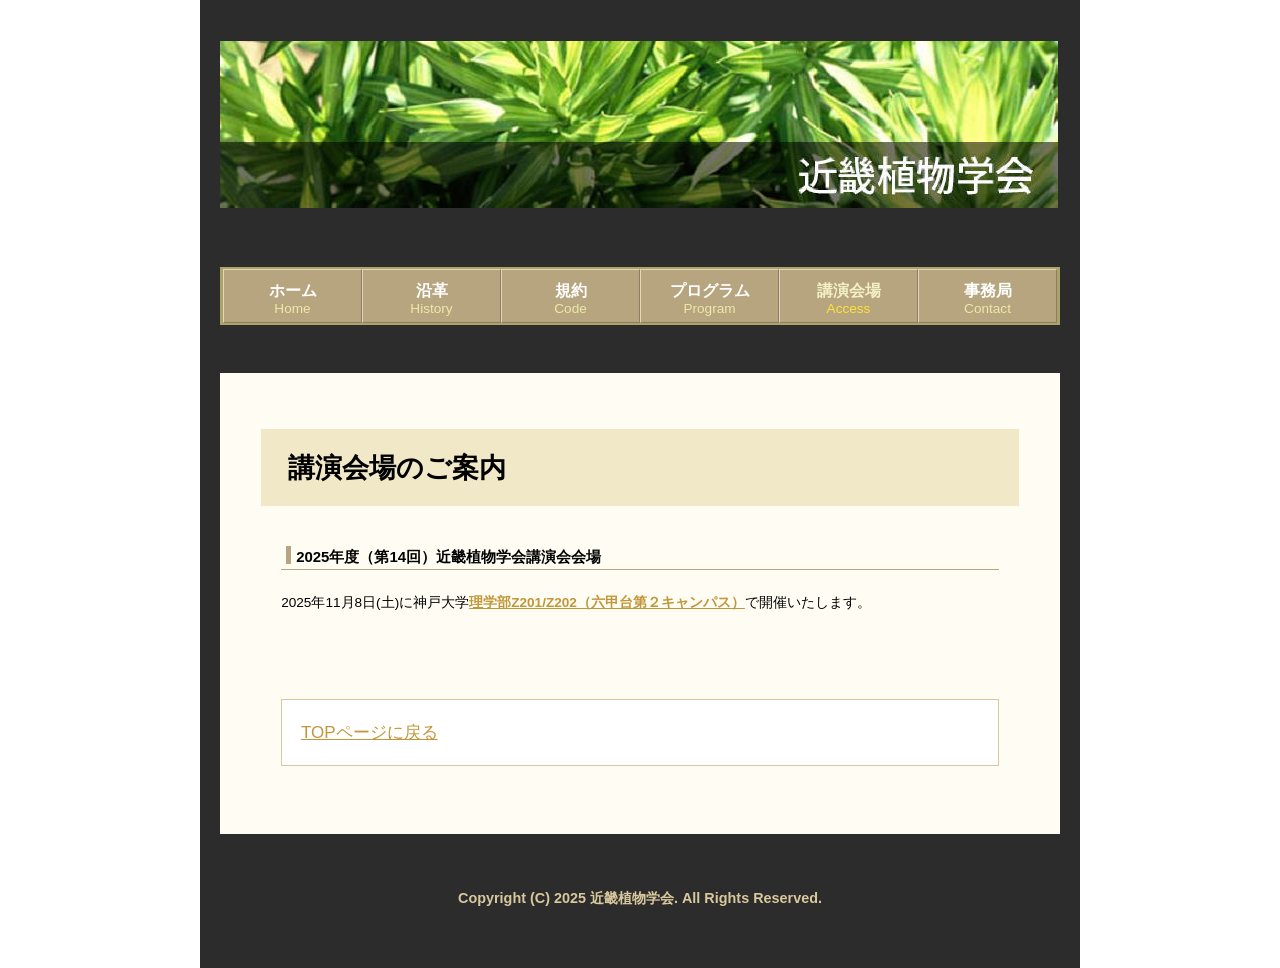
==== access.html @ 6f47cab7 "Add files via upload" ====
<!DOCTYPE html>
<html lang="ja">
<head>
<meta charset="utf-8">
<link rel="stylesheet" href="css/normalize.css">
<link rel="stylesheet" href="css/style.css">
<title>近畿植物学会</title>
</head>
<body>
<div id="bg">
    <header>
        <h1><img src="images/logo.jpg" alt="近畿植物学会" /></h1>
    </header>
    <nav>
        <ul class="cf">
            <li>
                <a href="index.html">ホーム<span>Home</span></a>
            </li>
            <li>
                <a href="words.html">沿革<span>History</span></a>
            </li>
            <li>
                <a href="announce.html">規約<span>Code</span></a>
            </li>
            <li>
                <a href="program.html">プログラム<span>Program</span></a>
            </li>
            <li class="active">
                <a href="access.html">講演会場<span>Access</span></a>
            </li>
            <li>
                <a href="contact.html">事務局<span>Contact</span></a>
            </li>
        </ul>
    </nav>
    <div id="wrap">
        <article id="content">
            <h2>講演会場のご案内</h2>
            <section>
              <h3>2025年度（第14回）近畿植物学会講演会会場</h3>
              <p> 2025年11月8日(土)に神戸大学<a href= "http://www.sci.kobe-u.ac.jp/access-contact/" ><b>理学部Z201/Z202（六甲台第２キャンパス）</b></a>で開催いたします。</p>
                <div class="box">
                    <a href="index.html">TOPページに戻る</a>
                </div>
            </section>
        </article>
    </div>
<footer>
<p>Copyright (C) 2025 近畿植物学会. All Rights Reserved. </p>
</footer>
</div>
</body>
</html>
---- css/style.css ----
@charset "UTF-8";


body {
    font-family: "MS ゴシック",Meiryo,sans-serif;
    line-height:1;
}

#bg {
    width:840px;
    margin:0 auto;
    background-color:#2c2c2c;
    padding:20px;
}

.cf {
    overflow:hidden;
}

th,td {
    border:1px solid #666;
    padding: 0.5em;
    font-weight: normal;
}

.noborder th,.noborder td {
    border:none;
    padding:0 1em 0.2em 0;
}

header img {
    margin-bottom:1em;
}

/* nav */
nav ul {
    width: 834px;
    margin: 0 auto;
    padding:0;
    background-color: #b6a57f;
    border: #aca36a solid;
    border-width: 2px 3px;
    list-style-type: none;
    text-align: center;
    margin-bottom:3em;
}

nav ul li {
    width: 139px;
    float: left;
    line-height: 100%;
}

nav ul li a {
    display: block;
    padding: 13px 2px 5px;
    border: 1px solid;
    border-color: #e4d6b8 #8b7e63 #8b7e63 #e4d6b8;
    text-decoration: none;
    font-weight: 600;
    color: #ffffff;
}

nav ul li a span {
    font-family:Arial, Helvetica, sans-serif;
    display: block;
    margin-top: 2px;
    font-size: 85%;
    font-weight: normal;
    color: #eee8aa;
}

nav ul li a:hover,
nav ul li.active a {
    color: #f4efc4;
}

nav ul li a:hover span,
nav ul li.active span {
    color: #fde337;
}

/* wrap */
#wrap {
    background-color: #fffdf3;
    padding:2.5em 3em 5em 3em;
    font-size: 0.85em;
}

/* content */
#content {
    line-height: 1.6;
}

#content section {
    padding: 0 1.5em;
}

h2 {
    font-size: 2em;
    font-weight: 600;
    padding: 0.6em 1em;
    background-color: #f0e8c7;
    margin-bottom: 1.5em;
}

h3 {
    font-size: 1.1em;
    font-weight: 600;
    line-height: 1.5;
    padding-left: 1em;
    border-bottom: 1px solid #B6A57F;
    position: relative;
    margin-bottom: 1.5em;
}

h3::before {
    content: '';
    display: block;
    width:5px;
    height: 80%;
    left: 5px;
    position: absolute;
    background-color: #B6A57F;
}

h4 {
    font-weight: 600;
    margin-bottom: 1.2em;
}

#content p,
#content ol,
#content ul {
    margin-bottom: 1.5em;
}

#content a {
    color: #c19639;
}

#content a:hover {
    color: #e4c410;
}

#content a:visited {
    color: #98762e;
}

.upnew {
    font-weight: 600;
    color:#ff0000;
}

.box {
    padding:1.1em;
    font-size: 1.25em;
    background-color: #fff;
    border: 1px solid #d8c89d;
    margin-top: 5em;
}

.kiyaku dd {
    margin-bottom: 1.2em;
}

.kiyaku ol {
    padding-left: 0;
}

.kiyaku ol li {
    list-style: disc;
    margin-left: 1.5em;
}

.husoku {
  list-style: none;
  padding-left: 0;
}

.button {
    padding:0.25em 0.5em;
    border-bottom:2px solid #50a024;
    border-radius: 5px;
    background-color: #91d25c;
    margin-left: 1em;
    text-decoration: none;
}

#content a.button {
    color: #35671a;
}

#content a.button:hover {
    border-top:1px solid #50a024;
    border-bottom:1px solid #50a024;
}




/* footer */
footer {
    height:100px;
}

footer p {
    color:#d8c89d;
    text-align:center;
    font-size:0.9em;
    font-weight:600;
    padding-top:3em;
}
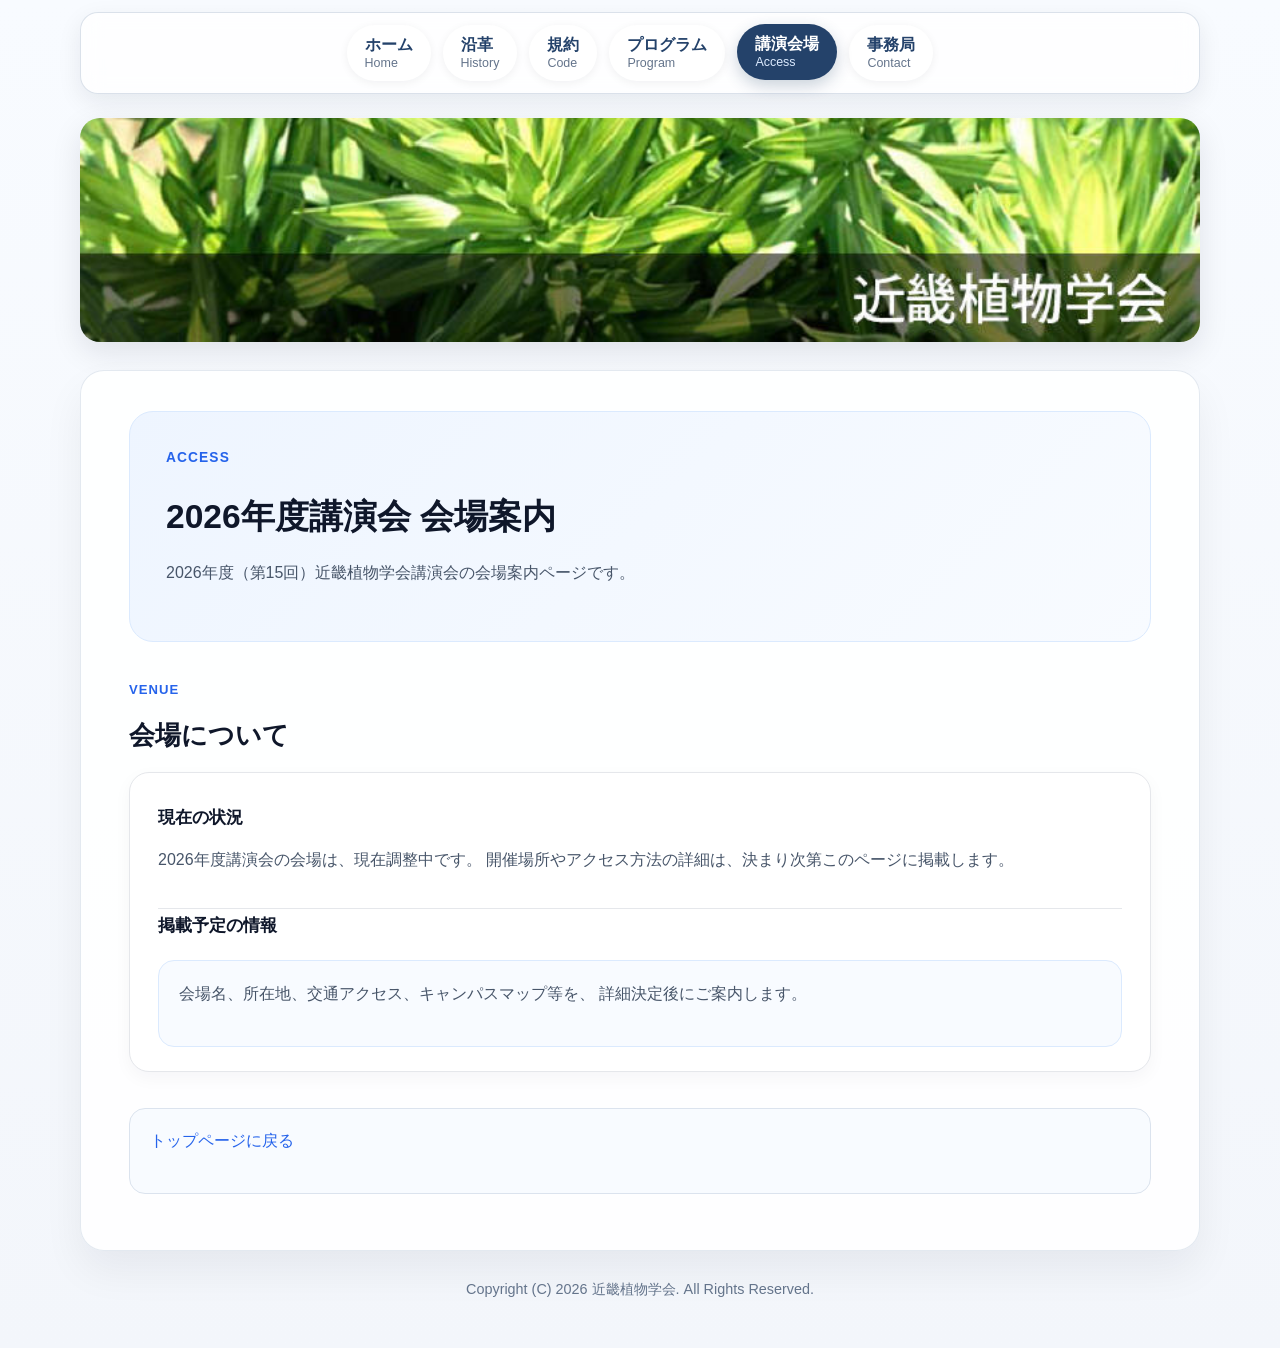
==== commit f383a6ef: "html css edit" ====
--- a/access.html
+++ b/access.html
@@ -1,53 +1,153 @@
-<!DOCTYPE html>
-<html lang="ja">
-<head>
-<meta charset="utf-8">
-<link rel="stylesheet" href="css/normalize.css">
-<link rel="stylesheet" href="css/style.css">
-<title>近畿植物学会</title>
-</head>
-<body>
-<div id="bg">
-    <header>
-        <h1><img src="images/logo.jpg" alt="近畿植物学会" /></h1>
-    </header>
-    <nav>
-        <ul class="cf">
-            <li>
-                <a href="index.html">ホーム<span>Home</span></a>
-            </li>
-            <li>
-                <a href="words.html">沿革<span>History</span></a>
-            </li>
-            <li>
-                <a href="announce.html">規約<span>Code</span></a>
-            </li>
-            <li>
-                <a href="program.html">プログラム<span>Program</span></a>
-            </li>
-            <li class="active">
-                <a href="access.html">講演会場<span>Access</span></a>
-            </li>
-            <li>
-                <a href="contact.html">事務局<span>Contact</span></a>
-            </li>
-        </ul>
-    </nav>
-    <div id="wrap">
-        <article id="content">
-            <h2>講演会場のご案内</h2>
-            <section>
-              <h3>2025年度（第14回）近畿植物学会講演会会場</h3>
-              <p> 2025年11月8日(土)に神戸大学<a href= "http://www.sci.kobe-u.ac.jp/access-contact/" ><b>理学部Z201/Z202（六甲台第２キャンパス）</b></a>で開催いたします。</p>
-                <div class="box">
-                    <a href="index.html">TOPページに戻る</a>
-                </div>
-            </section>
-        </article>
-    </div>
-<footer>
-<p>Copyright (C) 2025 近畿植物学会. All Rights Reserved. </p>
-</footer>
-</div>
-</body>
-</html>+<!DOCTYPE html>
+<html lang="ja">
+<head>
+<meta charset="utf-8">
+<meta name="viewport" content="width=device-width, initial-scale=1.0">
+<link rel="stylesheet" href="css/normalize.css">
+<link rel="stylesheet" href="css/style.css">
+<title>近畿植物学会 | 講演会場</title>
+<style>
+.access-intro {
+    margin-bottom: 36px;
+}
+
+.access-block {
+    padding: 28px 28px 24px;
+    background: #ffffff;
+    border: 1px solid #e5e7eb;
+    border-radius: 20px;
+    box-shadow: 0 6px 18px rgba(15, 23, 42, 0.04);
+    line-height: 1.9;
+}
+
+.access-section + .access-section {
+    margin-top: 32px;
+    padding-top: 28px;
+    border-top: 1px solid #e5e7eb;
+}
+
+.access-section h4 {
+    margin: 0 0 12px;
+    font-size: 1.08rem;
+    color: #0f172a;
+}
+
+.access-section p {
+    margin: 0;
+    color: #475569;
+}
+
+.status-box {
+    margin-top: 18px;
+    padding: 18px 20px;
+    background: #f8fbff;
+    border: 1px solid #dbeafe;
+    border-radius: 16px;
+}
+
+.status-box p {
+    margin: 0;
+}
+
+.back-link-box {
+    margin-top: 36px;
+    padding: 18px 20px;
+    background: #f8fbff;
+    border: 1px solid #dbe3ee;
+    border-radius: 16px;
+}
+
+.back-link-box p {
+    margin: 0;
+}
+</style>
+</head>
+
+<body>
+<div id="bg">
+
+    <nav>
+        <ul>
+            <li>
+                <a href="index.html">ホーム<span>Home</span></a>
+            </li>
+            <li>
+                <a href="words.html">沿革<span>History</span></a>
+            </li>
+            <li>
+                <a href="announce.html">規約<span>Code</span></a>
+            </li>
+            <li>
+                <a href="program.html">プログラム<span>Program</span></a>
+            </li>
+            <li class="active">
+                <a href="access.html">講演会場<span>Access</span></a>
+            </li>
+            <li>
+                <a href="contact.html">事務局<span>Contact</span></a>
+            </li>
+        </ul>
+    </nav>
+
+    <header>
+        <h1><img src="images/logo.jpg" alt="近畿植物学会" /></h1>
+    </header>
+
+    <div id="wrap">
+        <main id="content">
+
+            <section class="hero access-intro">
+                <div class="hero-message">
+                    <p class="eyebrow">Access</p>
+                    <h2>2026年度講演会 会場案内</h2>
+                    <p>
+                        2026年度（第15回）近畿植物学会講演会の会場案内ページです。
+                    </p>
+                </div>
+            </section>
+
+            <section class="section-block" aria-labelledby="venue-heading">
+                <div class="section-heading">
+                    <div>
+                        <p class="section-label">Venue</p>
+                        <h3 id="venue-heading">会場について</h3>
+                    </div>
+                </div>
+
+                <div class="access-block">
+
+                    <section class="access-section">
+                        <h4>現在の状況</h4>
+                        <p>
+                            2026年度講演会の会場は、現在調整中です。
+                            開催場所やアクセス方法の詳細は、決まり次第このページに掲載します。
+                        </p>
+                    </section>
+
+                    <section class="access-section">
+                        <h4>掲載予定の情報</h4>
+                        <div class="status-box">
+                            <p>
+                                会場名、所在地、交通アクセス、キャンパスマップ等を、
+                                詳細決定後にご案内します。
+                            </p>
+                        </div>
+                    </section>
+
+                </div>
+
+                <div class="back-link-box">
+                    <p><a href="index.html">トップページに戻る</a></p>
+                </div>
+            </section>
+
+        </main>
+    </div>
+
+    <footer>
+        <p>Copyright (C) 2026 近畿植物学会. All Rights Reserved.</p>
+    </footer>
+
+</div>
+</body>
+</html>
--- a/css/style.css
+++ b/css/style.css
@@ -1,213 +1,416 @@
-@charset "UTF-8";
-
-
-body {
-    font-family: "MS ゴシック",Meiryo,sans-serif;
-    line-height:1;
-}
-
-#bg {
-    width:840px;
-    margin:0 auto;
-    background-color:#2c2c2c;
-    padding:20px;
-}
-
-.cf {
-    overflow:hidden;
-}
-
-th,td {
-    border:1px solid #666;
-    padding: 0.5em;
-    font-weight: normal;
-}
-
-.noborder th,.noborder td {
-    border:none;
-    padding:0 1em 0.2em 0;
-}
-
-header img {
-    margin-bottom:1em;
-}
-
-/* nav */
-nav ul {
-    width: 834px;
-    margin: 0 auto;
-    padding:0;
-    background-color: #b6a57f;
-    border: #aca36a solid;
-    border-width: 2px 3px;
-    list-style-type: none;
-    text-align: center;
-    margin-bottom:3em;
-}
-
-nav ul li {
-    width: 139px;
-    float: left;
-    line-height: 100%;
-}
-
-nav ul li a {
-    display: block;
-    padding: 13px 2px 5px;
-    border: 1px solid;
-    border-color: #e4d6b8 #8b7e63 #8b7e63 #e4d6b8;
-    text-decoration: none;
-    font-weight: 600;
-    color: #ffffff;
-}
-
-nav ul li a span {
-    font-family:Arial, Helvetica, sans-serif;
-    display: block;
-    margin-top: 2px;
-    font-size: 85%;
-    font-weight: normal;
-    color: #eee8aa;
-}
-
-nav ul li a:hover,
-nav ul li.active a {
-    color: #f4efc4;
-}
-
-nav ul li a:hover span,
-nav ul li.active span {
-    color: #fde337;
-}
-
-/* wrap */
-#wrap {
-    background-color: #fffdf3;
-    padding:2.5em 3em 5em 3em;
-    font-size: 0.85em;
-}
-
-/* content */
-#content {
-    line-height: 1.6;
-}
-
-#content section {
-    padding: 0 1.5em;
-}
-
-h2 {
-    font-size: 2em;
-    font-weight: 600;
-    padding: 0.6em 1em;
-    background-color: #f0e8c7;
-    margin-bottom: 1.5em;
-}
-
-h3 {
-    font-size: 1.1em;
-    font-weight: 600;
-    line-height: 1.5;
-    padding-left: 1em;
-    border-bottom: 1px solid #B6A57F;
-    position: relative;
-    margin-bottom: 1.5em;
-}
-
-h3::before {
-    content: '';
-    display: block;
-    width:5px;
-    height: 80%;
-    left: 5px;
-    position: absolute;
-    background-color: #B6A57F;
-}
-
-h4 {
-    font-weight: 600;
-    margin-bottom: 1.2em;
-}
-
-#content p,
-#content ol,
-#content ul {
-    margin-bottom: 1.5em;
-}
-
-#content a {
-    color: #c19639;
-}
-
-#content a:hover {
-    color: #e4c410;
-}
-
-#content a:visited {
-    color: #98762e;
-}
-
-.upnew {
-    font-weight: 600;
-    color:#ff0000;
-}
-
-.box {
-    padding:1.1em;
-    font-size: 1.25em;
-    background-color: #fff;
-    border: 1px solid #d8c89d;
-    margin-top: 5em;
-}
-
-.kiyaku dd {
-    margin-bottom: 1.2em;
-}
-
-.kiyaku ol {
-    padding-left: 0;
-}
-
-.kiyaku ol li {
-    list-style: disc;
-    margin-left: 1.5em;
-}
-
-.husoku {
-  list-style: none;
-  padding-left: 0;
-}
-
-.button {
-    padding:0.25em 0.5em;
-    border-bottom:2px solid #50a024;
-    border-radius: 5px;
-    background-color: #91d25c;
-    margin-left: 1em;
-    text-decoration: none;
-}
-
-#content a.button {
-    color: #35671a;
-}
-
-#content a.button:hover {
-    border-top:1px solid #50a024;
-    border-bottom:1px solid #50a024;
-}
-
-
-
-
-/* footer */
-footer {
-    height:100px;
-}
-
-footer p {
-    color:#d8c89d;
-    text-align:center;
-    font-size:0.9em;
-    font-weight:600;
-    padding-top:3em;
-}+@charset "UTF-8";
+
+body {
+    font-family: -apple-system, BlinkMacSystemFont, "Segoe UI", "Hiragino Sans", "Yu Gothic", Meiryo, sans-serif;
+    line-height: 1.7;
+    margin: 0;
+    background: linear-gradient(180deg, #f8fbff 0%, #f3f6fb 100%);
+    color: #1f2937;
+}
+
+#bg {
+    max-width: 1120px;
+    margin: 0 auto;
+    padding: 0 20px 40px;
+}
+
+.cf {
+    overflow: hidden;
+}
+
+header {
+    margin-bottom: 28px;
+}
+
+header h1 {
+    margin: 0;
+}
+
+header img {
+    display: block;
+    width: 100%;
+    height: auto;
+    border-radius: 20px;
+    box-shadow: 0 10px 30px rgba(15, 23, 42, 0.10);
+}
+
+nav {
+    position: sticky;
+    top: 0;
+    z-index: 1000;
+    padding-top: 12px;
+    margin-bottom: 24px;
+}
+
+nav ul {
+    display: flex;
+    flex-wrap: wrap;
+    justify-content: center;
+    gap: 12px;
+    margin: 0;
+    padding: 12px 16px;
+    list-style: none;
+    background: rgba(255, 255, 255, 0.78);
+    backdrop-filter: blur(10px);
+    border: 1px solid rgba(203, 213, 225, 0.7);
+    border-radius: 18px;
+    box-shadow: 0 8px 24px rgba(15, 23, 42, 0.08);
+}
+
+nav ul li {
+    width: auto;
+    float: none;
+    line-height: 1;
+}
+
+nav ul li a {
+    display: block;
+    padding: 12px 18px;
+    border: none;
+    border-radius: 999px;
+    background-color: #ffffff;
+    text-decoration: none;
+    font-weight: 700;
+    color: #24426a;
+    box-shadow: 0 2px 10px rgba(15, 23, 42, 0.06);
+    transition: background-color 0.2s ease, color 0.2s ease, transform 0.2s ease, box-shadow 0.2s ease;
+}
+
+nav ul li a span {
+    display: block;
+    margin-top: 4px;
+    font-family: inherit;
+    font-size: 0.78rem;
+    font-weight: 500;
+    color: #64748b;
+}
+
+nav ul li a:hover,
+nav ul li.active a {
+    background-color: #24426a;
+    color: #ffffff;
+    transform: translateY(-1px);
+    box-shadow: 0 6px 16px rgba(36, 66, 106, 0.24);
+}
+
+nav ul li a:hover span,
+nav ul li.active a span {
+    color: #dbeafe;
+}
+
+#wrap {
+    background-color: rgba(255, 255, 255, 0.88);
+    padding: 40px 48px 56px;
+    font-size: 1rem;
+    border: 1px solid rgba(226, 232, 240, 0.95);
+    border-radius: 24px;
+    box-shadow: 0 20px 40px rgba(15, 23, 42, 0.06);
+}
+
+#content {
+    line-height: 1.8;
+}
+
+#content section {
+    padding: 0;
+}
+
+.hero {
+    margin-bottom: 40px;
+}
+
+.hero-message {
+    padding: 34px 36px;
+    background: linear-gradient(135deg, #eef5ff 0%, #f8fbff 100%);
+    border: 1px solid #dbeafe;
+    border-radius: 24px;
+}
+
+.eyebrow {
+    margin: 0 0 10px;
+    font-size: 0.86rem;
+    font-weight: 700;
+    letter-spacing: 0.08em;
+    text-transform: uppercase;
+    color: #2563eb;
+}
+
+.hero-message h2 {
+    margin: 0 0 12px;
+    padding: 0;
+    border: none;
+    background: none;
+    font-size: 2.1rem;
+    font-weight: 800;
+    color: #0f172a;
+}
+
+.hero-message p:last-child {
+    margin: 0;
+    color: #475569;
+    font-size: 1rem;
+}
+
+.section-block + .section-block {
+    margin-top: 44px;
+}
+
+.section-heading {
+    margin-bottom: 18px;
+}
+
+.section-label {
+    margin: 0 0 6px;
+    font-size: 0.82rem;
+    font-weight: 700;
+    letter-spacing: 0.08em;
+    text-transform: uppercase;
+    color: #2563eb;
+}
+
+h2 {
+    font-size: 2rem;
+    font-weight: 700;
+    padding: 0 0 0.4em;
+    background: none;
+    margin-bottom: 1.2em;
+    border-bottom: 2px solid #dbe3ee;
+    color: #1f2937;
+}
+
+h3 {
+    margin: 0;
+    font-size: 1.6rem;
+    font-weight: 800;
+    line-height: 1.4;
+    padding: 0;
+    border: none;
+    position: static;
+    color: #0f172a;
+}
+
+h3::before {
+    content: none;
+}
+
+h4 {
+    margin: 0 0 10px;
+    font-size: 1.05rem;
+    font-weight: 700;
+    color: #1f2937;
+}
+
+#content p,
+#content ol,
+#content ul {
+    margin-bottom: 1.2em;
+}
+
+#content a {
+    color: #2563eb;
+    text-decoration: none;
+}
+
+#content a:hover {
+    color: #1d4ed8;
+    text-decoration: underline;
+}
+
+#content a:visited {
+    color: #6d28d9;
+}
+
+.news-list {
+    display: grid;
+    gap: 16px;
+    margin: 0;
+    padding: 0;
+    list-style: none;
+}
+
+.news-item {
+    display: grid;
+    grid-template-columns: 150px 1fr;
+    gap: 20px;
+    padding: 20px 22px;
+    background: #ffffff;
+    border: 1px solid #e5e7eb;
+    border-radius: 18px;
+    box-shadow: 0 6px 18px rgba(15, 23, 42, 0.04);
+}
+
+.news-date {
+    font-weight: 800;
+    color: #2563eb;
+    letter-spacing: 0.02em;
+    white-space: nowrap;
+}
+
+.news-body p {
+    margin: 0 0 10px;
+}
+
+.news-body p:last-child {
+    margin-bottom: 0;
+}
+
+.notice-closed {
+    color: #b91c1c;
+    font-weight: 600;
+}
+
+.link-grid {
+    display: grid;
+    grid-template-columns: repeat(2, minmax(0, 1fr));
+    gap: 18px;
+}
+
+.link-card {
+    padding: 22px 22px 20px;
+    background: #f8fbff;
+    border: 1px solid #dbe3ee;
+    border-radius: 18px;
+    box-shadow: 0 4px 14px rgba(15, 23, 42, 0.03);
+}
+
+.link-card p {
+    margin: 0 0 12px;
+    color: #475569;
+}
+
+th, td {
+    border: 1px solid #d1d5db;
+    padding: 0.75em 1em;
+    font-weight: normal;
+}
+
+table {
+    width: 100%;
+    border-collapse: collapse;
+    background: #ffffff;
+}
+
+.noborder th,
+.noborder td {
+    border: none;
+    padding: 0 1em 0.2em 0;
+}
+
+.upnew {
+    font-weight: 700;
+    color: #dc2626;
+}
+
+.box {
+    padding: 1.25em 1.5em;
+    font-size: 1.05em;
+    background-color: #f8fafc;
+    border: 1px solid #dbe3ee;
+    border-radius: 14px;
+    margin-top: 3em;
+}
+
+.kiyaku dd {
+    margin-bottom: 1.2em;
+}
+
+.kiyaku ol {
+    padding-left: 0;
+}
+
+.kiyaku ol li {
+    list-style: disc;
+    margin-left: 1.5em;
+}
+
+.husoku {
+    list-style: none;
+    padding-left: 0;
+}
+
+.button {
+    display: inline-block;
+    padding: 0.7em 1.2em;
+    border: none;
+    border-radius: 10px;
+    background-color: #2563eb;
+    margin-left: 0.5em;
+    text-decoration: none;
+    font-weight: 600;
+}
+
+#content a.button {
+    color: #ffffff;
+}
+
+#content a.button:hover {
+    background-color: #1d4ed8;
+    text-decoration: none;
+}
+
+footer {
+    padding: 26px 0 6px;
+}
+
+footer p {
+    color: #64748b;
+    text-align: center;
+    font-size: 0.9em;
+    font-weight: 500;
+    margin: 0;
+}
+
+@media (max-width: 768px) {
+    #bg {
+        padding: 0 12px 28px;
+    }
+
+    nav {
+        padding-top: 8px;
+        margin-bottom: 18px;
+    }
+
+    nav ul {
+        justify-content: flex-start;
+        gap: 10px;
+        padding: 10px;
+        border-radius: 14px;
+    }
+
+    nav ul li {
+        width: 100%;
+    }
+
+    nav ul li a {
+        border-radius: 12px;
+        padding: 12px 14px;
+    }
+
+    #wrap {
+        padding: 24px 20px 32px;
+        border-radius: 18px;
+    }
+
+    .hero-message {
+        padding: 24px 20px;
+        border-radius: 18px;
+    }
+
+    .hero-message h2 {
+        font-size: 1.6rem;
+    }
+
+    h3 {
+        font-size: 1.35rem;
+    }
+
+    .news-item {
+        grid-template-columns: 1fr;
+        gap: 10px;
+        padding: 18px 16px;
+    }
+
+    .link-grid {
+        grid-template-columns: 1fr;
+    }
+}
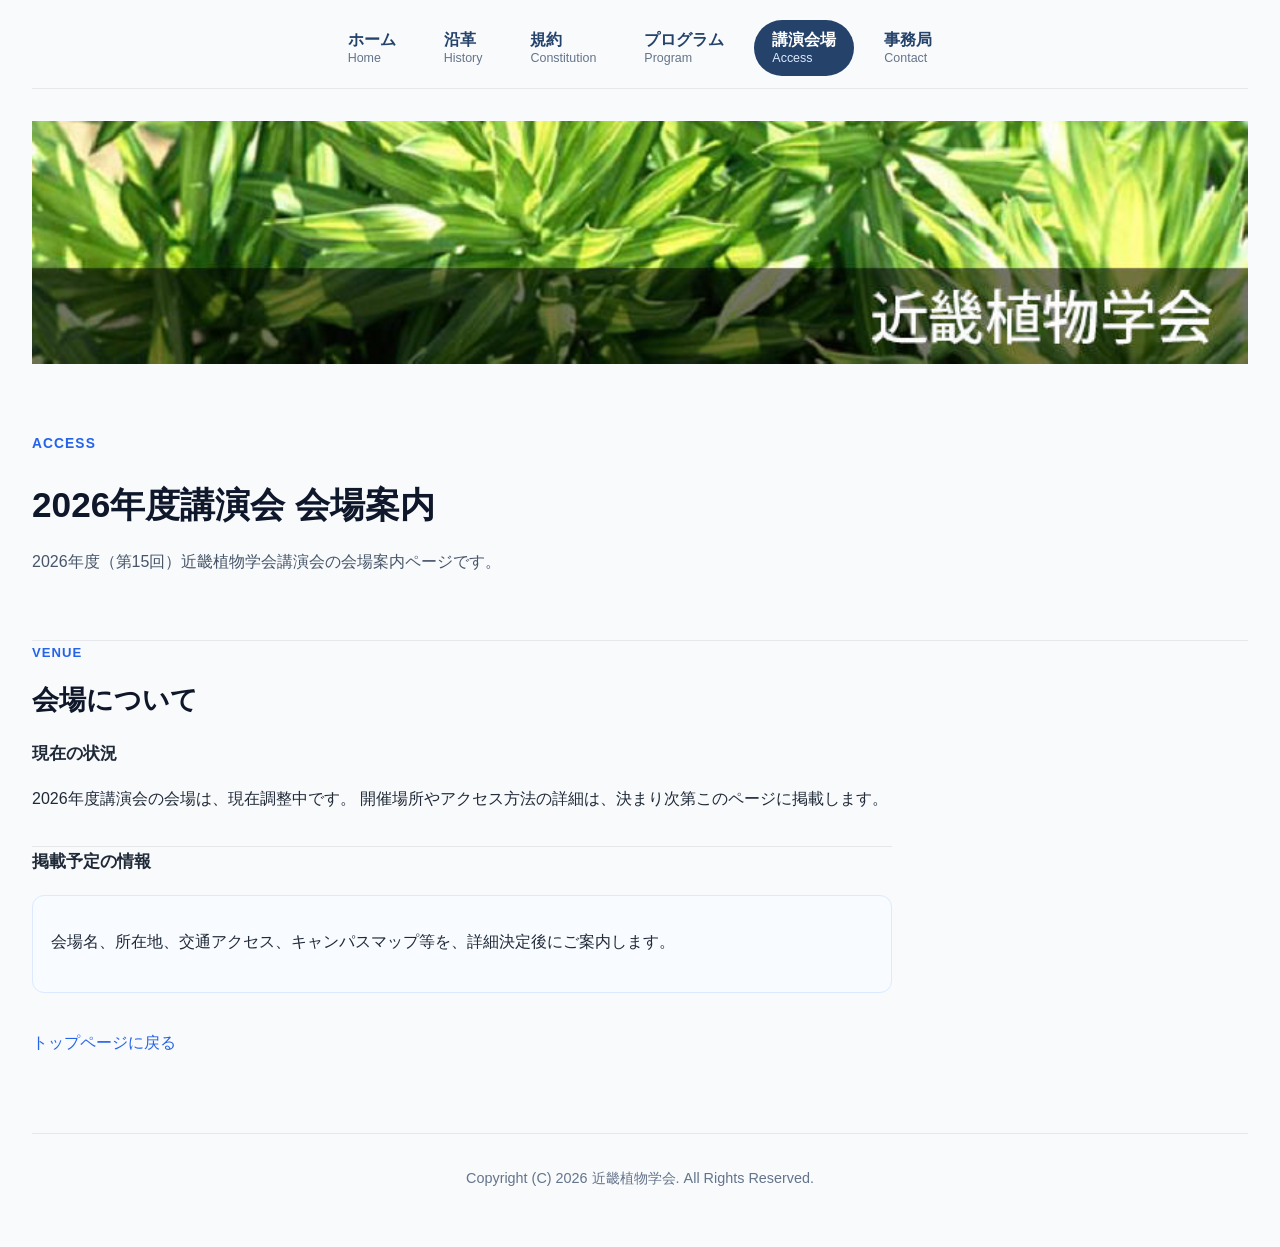
==== commit bf2f9118: "html css edit" ====
--- a/access.html
+++ b/access.html
@@ -6,66 +6,9 @@
 <link rel="stylesheet" href="css/normalize.css">
 <link rel="stylesheet" href="css/style.css">
 <title>近畿植物学会 | 講演会場</title>
-<style>
-.access-intro {
-    margin-bottom: 36px;
-}
-
-.access-block {
-    padding: 28px 28px 24px;
-    background: #ffffff;
-    border: 1px solid #e5e7eb;
-    border-radius: 20px;
-    box-shadow: 0 6px 18px rgba(15, 23, 42, 0.04);
-    line-height: 1.9;
-}
-
-.access-section + .access-section {
-    margin-top: 32px;
-    padding-top: 28px;
-    border-top: 1px solid #e5e7eb;
-}
-
-.access-section h4 {
-    margin: 0 0 12px;
-    font-size: 1.08rem;
-    color: #0f172a;
-}
-
-.access-section p {
-    margin: 0;
-    color: #475569;
-}
-
-.status-box {
-    margin-top: 18px;
-    padding: 18px 20px;
-    background: #f8fbff;
-    border: 1px solid #dbeafe;
-    border-radius: 16px;
-}
-
-.status-box p {
-    margin: 0;
-}
-
-.back-link-box {
-    margin-top: 36px;
-    padding: 18px 20px;
-    background: #f8fbff;
-    border: 1px solid #dbe3ee;
-    border-radius: 16px;
-}
-
-.back-link-box p {
-    margin: 0;
-}
-</style>
 </head>
-
 <body>
 <div id="bg">
-
     <nav>
         <ul>
             <li>
@@ -75,7 +18,7 @@
                 <a href="words.html">沿革<span>History</span></a>
             </li>
             <li>
-                <a href="announce.html">規約<span>Code</span></a>
+                <a href="announce.html">規約<span>Constitution</span></a>
             </li>
             <li>
                 <a href="program.html">プログラム<span>Program</span></a>
@@ -90,19 +33,16 @@
     </nav>
 
     <header>
-        <h1><img src="images/logo.jpg" alt="近畿植物学会" /></h1>
+        <h1><img src="images/logo.jpg" alt="近畿植物学会"></h1>
     </header>
 
     <div id="wrap">
         <main id="content">
-
-            <section class="hero access-intro">
+            <section class="hero page-intro">
                 <div class="hero-message">
                     <p class="eyebrow">Access</p>
                     <h2>2026年度講演会 会場案内</h2>
-                    <p>
-                        2026年度（第15回）近畿植物学会講演会の会場案内ページです。
-                    </p>
+                    <p>2026年度（第15回）近畿植物学会講演会の会場案内ページです。</p>
                 </div>
             </section>
 
@@ -114,9 +54,8 @@
                     </div>
                 </div>
 
-                <div class="access-block">
-
-                    <section class="access-section">
+                <div class="content-narrow">
+                    <section class="stack-section">
                         <h4>現在の状況</h4>
                         <p>
                             2026年度講演会の会場は、現在調整中です。
@@ -124,30 +63,24 @@
                         </p>
                     </section>
 
-                    <section class="access-section">
+                    <section class="stack-section">
                         <h4>掲載予定の情報</h4>
-                        <div class="status-box">
-                            <p>
-                                会場名、所在地、交通アクセス、キャンパスマップ等を、
-                                詳細決定後にご案内します。
-                            </p>
+                        <div class="note-soft">
+                            <p>会場名、所在地、交通アクセス、キャンパスマップ等を、詳細決定後にご案内します。</p>
                         </div>
                     </section>
-
                 </div>
 
-                <div class="back-link-box">
+                <div class="back-link">
                     <p><a href="index.html">トップページに戻る</a></p>
                 </div>
             </section>
-
         </main>
     </div>
 
     <footer>
         <p>Copyright (C) 2026 近畿植物学会. All Rights Reserved.</p>
     </footer>
-
 </div>
 </body>
 </html>
--- a/css/style.css
+++ b/css/style.css
@@ -4,14 +4,14 @@
     font-family: -apple-system, BlinkMacSystemFont, "Segoe UI", "Hiragino Sans", "Yu Gothic", Meiryo, sans-serif;
     line-height: 1.7;
     margin: 0;
-    background: linear-gradient(180deg, #f8fbff 0%, #f3f6fb 100%);
+    background: #f8fafc;
     color: #1f2937;
 }
 
 #bg {
-    max-width: 1120px;
+    max-width: 1280px;
     margin: 0 auto;
-    padding: 0 20px 40px;
+    padding: 0 32px 48px;
 }
 
 .cf {
@@ -19,7 +19,7 @@
 }
 
 header {
-    margin-bottom: 28px;
+    margin-bottom: 32px;
 }
 
 header h1 {
@@ -30,16 +30,18 @@
     display: block;
     width: 100%;
     height: auto;
-    border-radius: 20px;
-    box-shadow: 0 10px 30px rgba(15, 23, 42, 0.10);
+    border-radius: 0;
+    box-shadow: none;
 }
 
 nav {
     position: sticky;
     top: 0;
     z-index: 1000;
-    padding-top: 12px;
-    margin-bottom: 24px;
+    padding-top: 8px;
+    margin-bottom: 32px;
+    background: rgba(248, 250, 252, 0.92);
+    backdrop-filter: blur(8px);
 }
 
 nav ul {
@@ -48,13 +50,13 @@
     justify-content: center;
     gap: 12px;
     margin: 0;
-    padding: 12px 16px;
+    padding: 12px 0;
     list-style: none;
-    background: rgba(255, 255, 255, 0.78);
-    backdrop-filter: blur(10px);
-    border: 1px solid rgba(203, 213, 225, 0.7);
-    border-radius: 18px;
-    box-shadow: 0 8px 24px rgba(15, 23, 42, 0.08);
+    background: transparent;
+    border: none;
+    border-radius: 0;
+    box-shadow: none;
+    border-bottom: 1px solid #e5e7eb;
 }
 
 nav ul li {
@@ -68,12 +70,12 @@
     padding: 12px 18px;
     border: none;
     border-radius: 999px;
-    background-color: #ffffff;
+    background-color: transparent;
     text-decoration: none;
     font-weight: 700;
     color: #24426a;
-    box-shadow: 0 2px 10px rgba(15, 23, 42, 0.06);
-    transition: background-color 0.2s ease, color 0.2s ease, transform 0.2s ease, box-shadow 0.2s ease;
+    box-shadow: none;
+    transition: background-color 0.2s ease, color 0.2s ease;
 }
 
 nav ul li a span {
@@ -89,8 +91,8 @@
 nav ul li.active a {
     background-color: #24426a;
     color: #ffffff;
-    transform: translateY(-1px);
-    box-shadow: 0 6px 16px rgba(36, 66, 106, 0.24);
+    transform: none;
+    box-shadow: none;
 }
 
 nav ul li a:hover span,
@@ -99,12 +101,12 @@
 }
 
 #wrap {
-    background-color: rgba(255, 255, 255, 0.88);
-    padding: 40px 48px 56px;
+    background: transparent;
+    padding: 24px 0 56px;
     font-size: 1rem;
-    border: 1px solid rgba(226, 232, 240, 0.95);
-    border-radius: 24px;
-    box-shadow: 0 20px 40px rgba(15, 23, 42, 0.06);
+    border: none;
+    border-radius: 0;
+    box-shadow: none;
 }
 
 #content {
@@ -120,10 +122,10 @@
 }
 
 .hero-message {
-    padding: 34px 36px;
-    background: linear-gradient(135deg, #eef5ff 0%, #f8fbff 100%);
-    border: 1px solid #dbeafe;
-    border-radius: 24px;
+    padding: 12px 0 8px;
+    background: transparent;
+    border: none;
+    border-radius: 0;
 }
 
 .eyebrow {
@@ -140,7 +142,7 @@
     padding: 0;
     border: none;
     background: none;
-    font-size: 2.1rem;
+    font-size: 2.2rem;
     font-weight: 800;
     color: #0f172a;
 }
@@ -149,14 +151,21 @@
     margin: 0;
     color: #475569;
     font-size: 1rem;
-}
-
-.section-block + .section-block {
-    margin-top: 44px;
+    max-width: 760px;
+}
+
+.section-block {
+    padding: 40px 0;
+    border-top: 1px solid #e5e7eb;
+}
+
+.section-block:first-of-type {
+    border-top: none;
+    padding-top: 0;
 }
 
 .section-heading {
-    margin-bottom: 18px;
+    margin-bottom: 20px;
 }
 
 .section-label {
@@ -180,7 +189,7 @@
 
 h3 {
     margin: 0;
-    font-size: 1.6rem;
+    font-size: 1.7rem;
     font-weight: 800;
     line-height: 1.4;
     padding: 0;
@@ -202,7 +211,8 @@
 
 #content p,
 #content ol,
-#content ul {
+#content ul,
+#content dl {
     margin-bottom: 1.2em;
 }
 
@@ -220,23 +230,71 @@
     color: #6d28d9;
 }
 
+.page-intro {
+    margin-bottom: 36px;
+}
+
+.content-narrow {
+    max-width: 860px;
+}
+
+.content-wide {
+    max-width: 980px;
+}
+
+.stack-section + .stack-section {
+    margin-top: 32px;
+    padding-top: 28px;
+    border-top: 1px solid #e5e7eb;
+}
+
+.note-text {
+    margin-top: 12px;
+    color: #64748b;
+    font-size: 0.95rem;
+}
+
+.note-soft {
+    margin-top: 18px;
+    padding: 16px 18px;
+    background: #f8fbff;
+    border: 1px solid #dbeafe;
+    border-radius: 12px;
+}
+
+.note-soft p,
+.note-soft ol,
+.note-soft ul {
+    margin-bottom: 0;
+}
+
+.back-link {
+    margin-top: 36px;
+}
+
+.back-link p {
+    margin: 0;
+}
+
 .news-list {
     display: grid;
-    gap: 16px;
+    gap: 0;
     margin: 0;
     padding: 0;
     list-style: none;
+    border-top: 1px solid #e5e7eb;
 }
 
 .news-item {
     display: grid;
     grid-template-columns: 150px 1fr;
-    gap: 20px;
-    padding: 20px 22px;
-    background: #ffffff;
-    border: 1px solid #e5e7eb;
-    border-radius: 18px;
-    box-shadow: 0 6px 18px rgba(15, 23, 42, 0.04);
+    gap: 24px;
+    padding: 22px 0;
+    background: transparent;
+    border: none;
+    border-bottom: 1px solid #e5e7eb;
+    border-radius: 0;
+    box-shadow: none;
 }
 
 .news-date {
@@ -259,26 +317,8 @@
     font-weight: 600;
 }
 
-.link-grid {
-    display: grid;
-    grid-template-columns: repeat(2, minmax(0, 1fr));
-    gap: 18px;
-}
-
-.link-card {
-    padding: 22px 22px 20px;
-    background: #f8fbff;
-    border: 1px solid #dbe3ee;
-    border-radius: 18px;
-    box-shadow: 0 4px 14px rgba(15, 23, 42, 0.03);
-}
-
-.link-card p {
-    margin: 0 0 12px;
-    color: #475569;
-}
-
-th, td {
+th,
+td {
     border: 1px solid #d1d5db;
     padding: 0.75em 1em;
     font-weight: normal;
@@ -302,12 +342,12 @@
 }
 
 .box {
-    padding: 1.25em 1.5em;
-    font-size: 1.05em;
-    background-color: #f8fafc;
-    border: 1px solid #dbe3ee;
-    border-radius: 14px;
-    margin-top: 3em;
+    padding: 0;
+    font-size: 1em;
+    background: transparent;
+    border: none;
+    border-radius: 0;
+    margin-top: 2.5em;
 }
 
 .kiyaku dd {
@@ -315,12 +355,11 @@
 }
 
 .kiyaku ol {
-    padding-left: 0;
+    padding-left: 1.5em;
 }
 
 .kiyaku ol li {
-    list-style: disc;
-    margin-left: 1.5em;
+    margin-left: 0;
 }
 
 .husoku {
@@ -330,11 +369,11 @@
 
 .button {
     display: inline-block;
-    padding: 0.7em 1.2em;
-    border: none;
-    border-radius: 10px;
+    padding: 0.75em 1.25em;
+    border: none;
+    border-radius: 999px;
     background-color: #2563eb;
-    margin-left: 0.5em;
+    margin-left: 0;
     text-decoration: none;
     font-weight: 600;
 }
@@ -349,7 +388,8 @@
 }
 
 footer {
-    padding: 26px 0 6px;
+    padding: 32px 0 8px;
+    border-top: 1px solid #e5e7eb;
 }
 
 footer p {
@@ -362,19 +402,22 @@
 
 @media (max-width: 768px) {
     #bg {
-        padding: 0 12px 28px;
+        padding: 0 16px 28px;
+    }
+
+    header {
+        margin-bottom: 24px;
     }
 
     nav {
-        padding-top: 8px;
-        margin-bottom: 18px;
+        padding-top: 0;
+        margin-bottom: 20px;
     }
 
     nav ul {
         justify-content: flex-start;
-        gap: 10px;
-        padding: 10px;
-        border-radius: 14px;
+        gap: 8px;
+        padding: 10px 0;
     }
 
     nav ul li {
@@ -387,17 +430,15 @@
     }
 
     #wrap {
-        padding: 24px 20px 32px;
-        border-radius: 18px;
+        padding: 20px 0 32px;
     }
 
     .hero-message {
-        padding: 24px 20px;
-        border-radius: 18px;
+        padding: 8px 0 4px;
     }
 
     .hero-message h2 {
-        font-size: 1.6rem;
+        font-size: 1.7rem;
     }
 
     h3 {
@@ -406,11 +447,7 @@
 
     .news-item {
         grid-template-columns: 1fr;
-        gap: 10px;
-        padding: 18px 16px;
-    }
-
-    .link-grid {
-        grid-template-columns: 1fr;
-    }
-}
+        gap: 8px;
+        padding: 18px 0;
+    }
+}
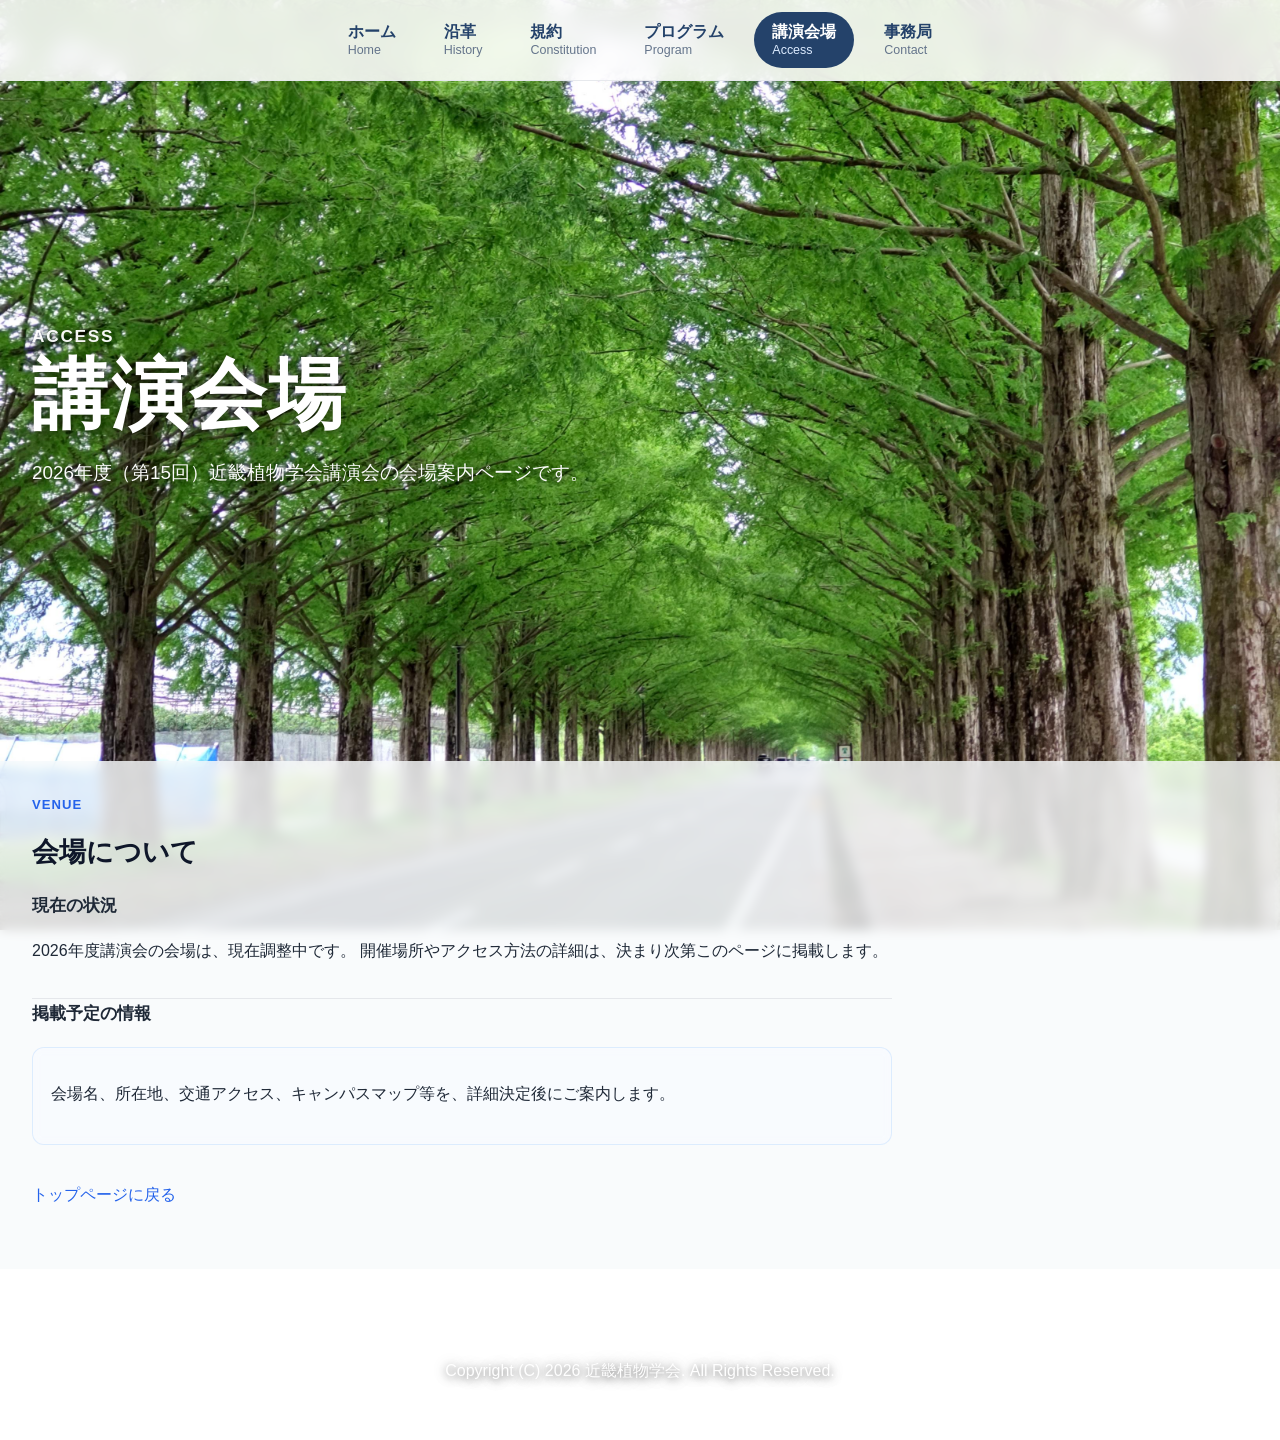
==== commit 37639bce: "html css style edit" ====
--- a/access.html
+++ b/access.html
@@ -7,7 +7,7 @@
 <link rel="stylesheet" href="css/style.css">
 <title>近畿植物学会 | 講演会場</title>
 </head>
-<body>
+<body class="home">
 <div id="bg">
     <nav>
         <ul>
@@ -18,7 +18,7 @@
                 <a href="words.html">沿革<span>History</span></a>
             </li>
             <li>
-                <a href="announce.html">規約<span>Constitution</span></a>
+                <a href="constitution.html">規約<span>Constitution</span></a>
             </li>
             <li>
                 <a href="program.html">プログラム<span>Program</span></a>
@@ -32,53 +32,53 @@
         </ul>
     </nav>
 
-    <header>
-        <h1><img src="images/logo.jpg" alt="近畿植物学会"></h1>
-    </header>
+    <section class="home-hero" aria-label="講演会場案内">
+        <div class="home-hero-inner">
+            <div class="home-hero-copy">
+                <p class="eyebrow">Access</p>
+                <h1>講演会場</h1>
+                <p>2026年度（第15回）近畿植物学会講演会の会場案内ページです。</p>
+            </div>
+        </div>
+    </section>
 
-    <div id="wrap">
-        <main id="content">
-            <section class="hero page-intro">
-                <div class="hero-message">
-                    <p class="eyebrow">Access</p>
-                    <h2>2026年度講演会 会場案内</h2>
-                    <p>2026年度（第15回）近畿植物学会講演会の会場案内ページです。</p>
-                </div>
-            </section>
+    <div id="wrap" class="home-main">
+        <main id="content" class="home-panel">
+            <div class="panel-inner">
+                <section class="section-block" aria-labelledby="venue-heading">
+                    <div class="section-heading">
+                        <div>
+                            <p class="section-label">Venue</p>
+                            <h3 id="venue-heading">会場について</h3>
+                        </div>
+                    </div>
 
-            <section class="section-block" aria-labelledby="venue-heading">
-                <div class="section-heading">
-                    <div>
-                        <p class="section-label">Venue</p>
-                        <h3 id="venue-heading">会場について</h3>
+                    <div class="content-narrow">
+                        <section class="stack-section">
+                            <h4>現在の状況</h4>
+                            <p>
+                                2026年度講演会の会場は、現在調整中です。
+                                開催場所やアクセス方法の詳細は、決まり次第このページに掲載します。
+                            </p>
+                        </section>
+
+                        <section class="stack-section">
+                            <h4>掲載予定の情報</h4>
+                            <div class="note-soft">
+                                <p>会場名、所在地、交通アクセス、キャンパスマップ等を、詳細決定後にご案内します。</p>
+                            </div>
+                        </section>
                     </div>
-                </div>
 
-                <div class="content-narrow">
-                    <section class="stack-section">
-                        <h4>現在の状況</h4>
-                        <p>
-                            2026年度講演会の会場は、現在調整中です。
-                            開催場所やアクセス方法の詳細は、決まり次第このページに掲載します。
-                        </p>
-                    </section>
-
-                    <section class="stack-section">
-                        <h4>掲載予定の情報</h4>
-                        <div class="note-soft">
-                            <p>会場名、所在地、交通アクセス、キャンパスマップ等を、詳細決定後にご案内します。</p>
-                        </div>
-                    </section>
-                </div>
-
-                <div class="back-link">
-                    <p><a href="index.html">トップページに戻る</a></p>
-                </div>
-            </section>
+                    <div class="back-link">
+                        <p><a href="index.html">トップページに戻る</a></p>
+                    </div>
+                </section>
+            </div>
         </main>
     </div>
 
-    <footer>
+    <footer class="home-footer">
         <p>Copyright (C) 2026 近畿植物学会. All Rights Reserved.</p>
     </footer>
 </div>
--- a/css/style.css
+++ b/css/style.css
@@ -1,11 +1,17 @@
 @charset "UTF-8";
 
+/* base */
 body {
     font-family: -apple-system, BlinkMacSystemFont, "Segoe UI", "Hiragino Sans", "Yu Gothic", Meiryo, sans-serif;
     line-height: 1.7;
     margin: 0;
+    color: #1f2937;
     background: #f8fafc;
-    color: #1f2937;
+}
+
+body.home {
+    background:
+        url("../images/background.JPG") center center / cover no-repeat fixed;
 }
 
 #bg {
@@ -34,14 +40,18 @@
     box-shadow: none;
 }
 
+/* nav */
 nav {
     position: sticky;
     top: 0;
     z-index: 1000;
-    padding-top: 8px;
-    margin-bottom: 32px;
-    background: rgba(248, 250, 252, 0.92);
-    backdrop-filter: blur(8px);
+    padding-top: 0;
+    margin: 0 calc(50% - 50vw) 0;
+    padding-left: max(32px, calc(50vw - 640px));
+    padding-right: max(32px, calc(50vw - 640px));
+    background: rgba(255, 255, 255, 0.88);
+    backdrop-filter: blur(10px);
+    -webkit-backdrop-filter: blur(10px);
 }
 
 nav ul {
@@ -56,7 +66,7 @@
     border: none;
     border-radius: 0;
     box-shadow: none;
-    border-bottom: 1px solid #e5e7eb;
+    border-bottom: 1px solid rgba(229, 231, 235, 0.9);
 }
 
 nav ul li {
@@ -91,8 +101,6 @@
 nav ul li.active a {
     background-color: #24426a;
     color: #ffffff;
-    transform: none;
-    box-shadow: none;
 }
 
 nav ul li a:hover span,
@@ -100,15 +108,17 @@
     color: #dbeafe;
 }
 
+/* wrap */
 #wrap {
     background: transparent;
-    padding: 24px 0 56px;
+    padding: 32px 0 56px;
     font-size: 1rem;
     border: none;
     border-radius: 0;
     box-shadow: none;
 }
 
+/* content */
 #content {
     line-height: 1.8;
 }
@@ -130,9 +140,9 @@
 
 .eyebrow {
     margin: 0 0 10px;
-    font-size: 0.86rem;
-    font-weight: 700;
-    letter-spacing: 0.08em;
+    font-size: 1rem;
+    font-weight: 800;
+    letter-spacing: 0.1em;
     text-transform: uppercase;
     color: #2563eb;
 }
@@ -154,9 +164,52 @@
     max-width: 760px;
 }
 
+/* utility */
+.page-intro {
+    margin-bottom: 36px;
+}
+
+.content-narrow {
+    max-width: 860px;
+}
+
+.content-wide {
+    max-width: 980px;
+}
+
+.stack-section + .stack-section {
+    margin-top: 32px;
+    padding-top: 28px;
+    border-top: 1px solid #e5e7eb;
+}
+
+.note-text {
+    margin-top: 12px;
+    color: #64748b;
+    font-size: 0.95rem;
+}
+
+.note-soft {
+    margin-top: 18px;
+    padding: 16px 18px;
+    background: rgba(248, 251, 255, 0.72);
+    border: 1px solid rgba(219, 234, 254, 0.9);
+    border-radius: 12px;
+    backdrop-filter: blur(4px);
+    -webkit-backdrop-filter: blur(4px);
+}
+
+.back-link {
+    margin-top: 36px;
+}
+
+.back-link p {
+    margin: 0;
+}
+
 .section-block {
     padding: 40px 0;
-    border-top: 1px solid #e5e7eb;
+    border-top: 1px solid rgba(229, 231, 235, 0.72);
 }
 
 .section-block:first-of-type {
@@ -230,59 +283,14 @@
     color: #6d28d9;
 }
 
-.page-intro {
-    margin-bottom: 36px;
-}
-
-.content-narrow {
-    max-width: 860px;
-}
-
-.content-wide {
-    max-width: 980px;
-}
-
-.stack-section + .stack-section {
-    margin-top: 32px;
-    padding-top: 28px;
-    border-top: 1px solid #e5e7eb;
-}
-
-.note-text {
-    margin-top: 12px;
-    color: #64748b;
-    font-size: 0.95rem;
-}
-
-.note-soft {
-    margin-top: 18px;
-    padding: 16px 18px;
-    background: #f8fbff;
-    border: 1px solid #dbeafe;
-    border-radius: 12px;
-}
-
-.note-soft p,
-.note-soft ol,
-.note-soft ul {
-    margin-bottom: 0;
-}
-
-.back-link {
-    margin-top: 36px;
-}
-
-.back-link p {
-    margin: 0;
-}
-
+/* news */
 .news-list {
     display: grid;
     gap: 0;
     margin: 0;
     padding: 0;
     list-style: none;
-    border-top: 1px solid #e5e7eb;
+    border-top: 1px solid rgba(229, 231, 235, 0.72);
 }
 
 .news-item {
@@ -292,7 +300,7 @@
     padding: 22px 0;
     background: transparent;
     border: none;
-    border-bottom: 1px solid #e5e7eb;
+    border-bottom: 1px solid rgba(229, 231, 235, 0.72);
     border-radius: 0;
     box-shadow: none;
 }
@@ -317,6 +325,28 @@
     font-weight: 600;
 }
 
+/* button */
+.button {
+    display: inline-block;
+    padding: 0.75em 1.25em;
+    border: none;
+    border-radius: 999px;
+    background-color: #2563eb;
+    margin-left: 0;
+    text-decoration: none;
+    font-weight: 600;
+}
+
+#content a.button {
+    color: #ffffff;
+}
+
+#content a.button:hover {
+    background-color: #1d4ed8;
+    text-decoration: none;
+}
+
+/* tables */
 th,
 td {
     border: 1px solid #d1d5db;
@@ -327,7 +357,7 @@
 table {
     width: 100%;
     border-collapse: collapse;
-    background: #ffffff;
+    background: rgba(255, 255, 255, 0.78);
 }
 
 .noborder th,
@@ -336,60 +366,140 @@
     padding: 0 1em 0.2em 0;
 }
 
-.upnew {
+/* home page */
+.home-hero {
+    position: relative;
+    min-height: 72vh;
+    margin: 0 calc(50% - 50vw) 0;
+    background: transparent;
+    display: flex;
+    align-items: center;
+}
+
+.home-hero-inner {
+    width: 100%;
+    max-width: 1280px;
+    margin: 0 auto;
+    padding: 0 32px;
+    box-sizing: border-box;
+}
+
+.home-hero-copy {
+    max-width: 780px;
+    color: #ffffff;
+    padding: 36px 0;
+}
+
+.home-hero-copy .eyebrow {
+    color: rgba(255, 255, 255, 0.96);
+    font-size: 1.08rem;
+    text-shadow:
+        0 2px 8px rgba(0, 0, 0, 0.45),
+        0 0 18px rgba(0, 0, 0, 0.22);
+}
+
+.home-hero-copy h1 {
+    margin: 0 0 18px;
+    font-size: clamp(2.8rem, 6vw, 5.2rem);
+    line-height: 1.08;
+    font-weight: 800;
+    letter-spacing: 0.02em;
+    text-shadow:
+        0 2px 10px rgba(0, 0, 0, 0.5),
+        0 0 24px rgba(0, 0, 0, 0.22);
+}
+
+.home-hero-copy p {
+    margin: 0;
+    font-size: 1.18rem;
+    line-height: 2;
+    color: rgba(255, 255, 255, 0.98);
+    text-shadow:
+        0 2px 8px rgba(0, 0, 0, 0.5),
+        0 0 20px rgba(0, 0, 0, 0.18);
+}
+
+.home-main {
+    background: transparent;
+    position: relative;
+    z-index: 1;
+    margin-top: 0;
+}
+
+.home-panel {
+    margin: 0 calc(50% - 50vw);
+    padding: 32px 0 40px;
+    background: rgba(248, 250, 252, 0.82);
+    backdrop-filter: blur(6px);
+    -webkit-backdrop-filter: blur(6px);
+}
+
+.panel-inner {
+    max-width: 1280px;
+    margin: 0 auto;
+    padding: 0 32px;
+}
+
+.news-more {
+    margin-top: 20px;
+}
+
+.news-more summary {
+    display: inline-block;
+    cursor: pointer;
+    list-style: none;
     font-weight: 700;
-    color: #dc2626;
-}
-
-.box {
-    padding: 0;
-    font-size: 1em;
-    background: transparent;
-    border: none;
-    border-radius: 0;
-    margin-top: 2.5em;
-}
-
-.kiyaku dd {
-    margin-bottom: 1.2em;
-}
-
-.kiyaku ol {
-    padding-left: 1.5em;
-}
-
-.kiyaku ol li {
-    margin-left: 0;
-}
-
-.husoku {
-    list-style: none;
-    padding-left: 0;
-}
-
-.button {
-    display: inline-block;
-    padding: 0.75em 1.25em;
-    border: none;
+    color: #24426a;
+    padding: 10px 16px;
+    border: 1px solid #d1d9e6;
     border-radius: 999px;
-    background-color: #2563eb;
-    margin-left: 0;
-    text-decoration: none;
-    font-weight: 600;
-}
-
-#content a.button {
+    background: rgba(255, 255, 255, 0.92);
+    transition: background-color 0.2s ease, color 0.2s ease, border-color 0.2s ease;
+}
+
+.news-more summary::-webkit-details-marker {
+    display: none;
+}
+
+.news-more summary:hover {
+    background-color: #24426a;
     color: #ffffff;
-}
-
-#content a.button:hover {
-    background-color: #1d4ed8;
-    text-decoration: none;
-}
-
+    border-color: #24426a;
+}
+
+.news-more[open] summary {
+    margin-bottom: 20px;
+    background-color: #24426a;
+    color: #ffffff;
+    border-color: #24426a;
+}
+
+.home-news .news-more {
+    margin-bottom: 40px;
+}
+
+.archive-link {
+    max-width: 720px;
+}
+
+.home-footer {
+    background: transparent;
+    border-top: none;
+}
+
+.home-footer p {
+    color: rgba(255, 255, 255, 0.98);
+    font-size: 1rem;
+    text-shadow:
+        0 2px 8px rgba(0, 0, 0, 0.55),
+        0 0 18px rgba(0, 0, 0, 0.22);
+}
+
+/* footer */
 footer {
     padding: 32px 0 8px;
-    border-top: 1px solid #e5e7eb;
+    border-top: none;
+    background: transparent;
 }
 
 footer p {
@@ -400,7 +510,12 @@
     margin: 0;
 }
 
+/* responsive */
 @media (max-width: 768px) {
+    body.home {
+        background-attachment: scroll;
+    }
+
     #bg {
         padding: 0 16px 28px;
     }
@@ -410,8 +525,8 @@
     }
 
     nav {
-        padding-top: 0;
-        margin-bottom: 20px;
+        padding-left: 16px;
+        padding-right: 16px;
     }
 
     nav ul {
@@ -430,7 +545,7 @@
     }
 
     #wrap {
-        padding: 20px 0 32px;
+        padding: 24px 0 32px;
     }
 
     .hero-message {
@@ -450,4 +565,45 @@
         gap: 8px;
         padding: 18px 0;
     }
-}
+
+    .home-hero {
+        min-height: 62vh;
+    }
+
+    .home-hero-inner {
+        padding: 0 16px;
+    }
+
+    .home-hero-copy {
+        padding: 24px 0;
+    }
+
+    .home-hero-copy .eyebrow {
+        font-size: 0.98rem;
+    }
+
+    .home-hero-copy h1 {
+        font-size: 2.4rem;
+    }
+
+    .home-hero-copy p {
+        font-size: 1.02rem;
+        line-height: 1.9;
+    }
+
+    .home-panel {
+        padding: 24px 0 32px;
+    }
+
+    .panel-inner {
+        padding: 0 16px;
+    }
+
+    .home-news .news-more {
+        margin-bottom: 32px;
+    }
+
+    .home-footer p {
+        font-size: 0.92rem;
+    }
+}
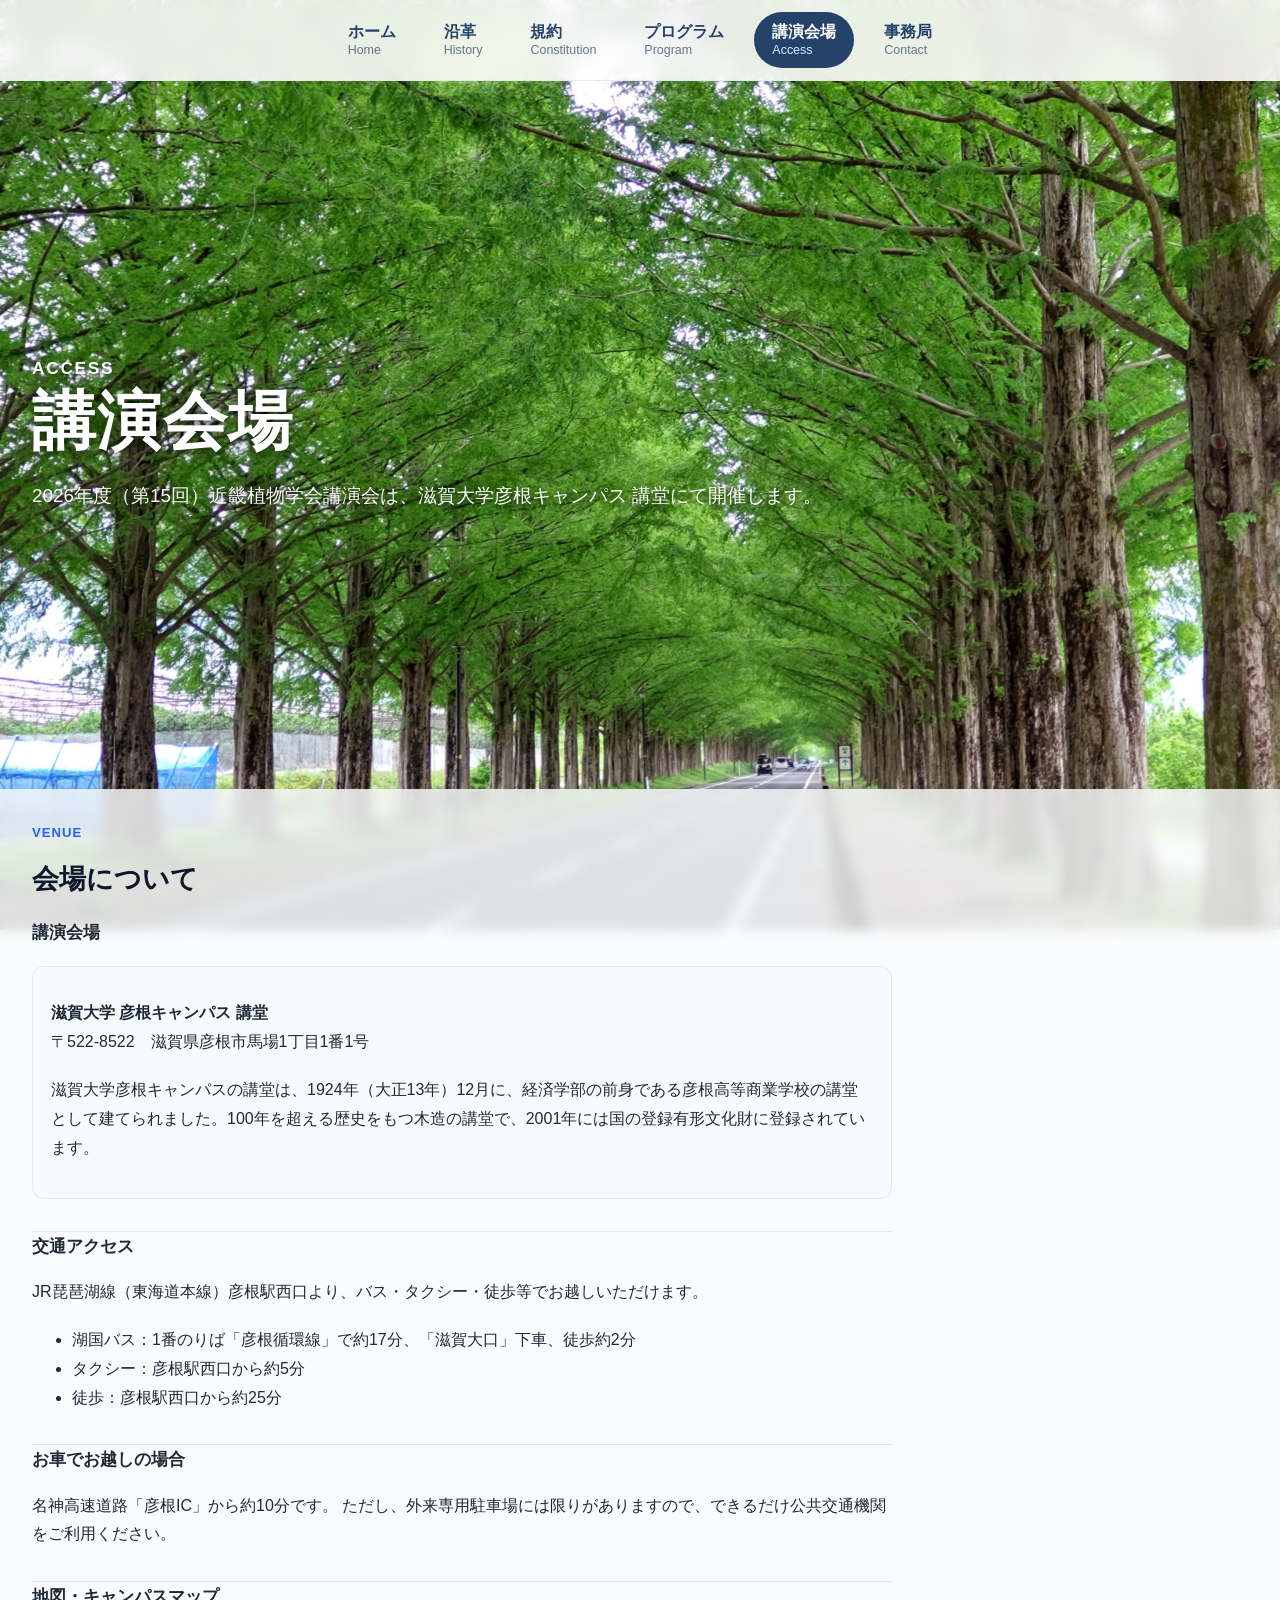
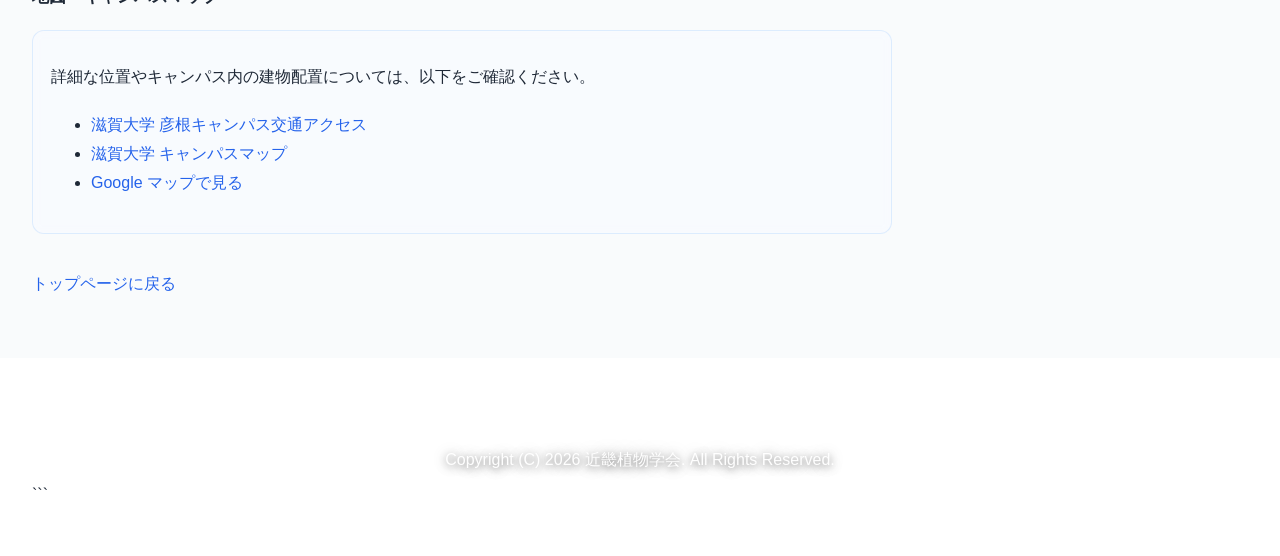
==== commit 14be8fbd: "program & access update" ====
--- a/access.html
+++ b/access.html
@@ -1,4 +1,5 @@
 <!DOCTYPE html>
+
 <html lang="ja">
 <head>
 <meta charset="utf-8">
@@ -32,55 +33,103 @@
         </ul>
     </nav>
 
-    <section class="home-hero" aria-label="講演会場案内">
-        <div class="home-hero-inner">
-            <div class="home-hero-copy">
-                <p class="eyebrow">Access</p>
-                <h1>講演会場</h1>
-                <p>2026年度（第15回）近畿植物学会講演会の会場案内ページです。</p>
-            </div>
+```
+<section class="home-hero" aria-label="講演会場案内">
+    <div class="home-hero-inner">
+        <div class="home-hero-copy">
+            <p class="eyebrow">Access</p>
+            <h1>講演会場</h1>
+            <p>2026年度（第15回）近畿植物学会講演会は、滋賀大学彦根キャンパス 講堂にて開催します。</p>
         </div>
-    </section>
+    </div>
+</section>
 
-    <div id="wrap" class="home-main">
-        <main id="content" class="home-panel">
-            <div class="panel-inner">
-                <section class="section-block" aria-labelledby="venue-heading">
-                    <div class="section-heading">
-                        <div>
-                            <p class="section-label">Venue</p>
-                            <h3 id="venue-heading">会場について</h3>
+<div id="wrap" class="home-main">
+    <main id="content" class="home-panel">
+        <div class="panel-inner">
+            <section class="section-block" aria-labelledby="venue-heading">
+                <div class="section-heading">
+                    <div>
+                        <p class="section-label">Venue</p>
+                        <h3 id="venue-heading">会場について</h3>
+                    </div>
+                </div>
+
+                <div class="content-narrow">
+                    <section class="stack-section">
+                        <h4>講演会場</h4>
+                        <div class="note-soft">
+                            <p>
+                                <strong>滋賀大学 彦根キャンパス 講堂</strong><br>
+                                〒522-8522　滋賀県彦根市馬場1丁目1番1号
+                            </p>
+                            <p>
+                                滋賀大学彦根キャンパスの講堂は、1924年（大正13年）12月に、経済学部の前身である彦根高等商業学校の講堂として建てられました。100年を超える歴史をもつ木造の講堂で、2001年には国の登録有形文化財に登録されています。
+                            </p>
                         </div>
-                    </div>
+                    </section>
 
-                    <div class="content-narrow">
-                        <section class="stack-section">
-                            <h4>現在の状況</h4>
+                    <section class="stack-section">
+                        <h4>交通アクセス</h4>
+                        <p>
+                            JR琵琶湖線（東海道本線）彦根駅西口より、バス・タクシー・徒歩等でお越しいただけます。
+                        </p>
+                        <ul>
+                            <li>湖国バス：1番のりば「彦根循環線」で約17分、「滋賀大口」下車、徒歩約2分</li>
+                            <li>タクシー：彦根駅西口から約5分</li>
+                            <li>徒歩：彦根駅西口から約25分</li>
+                        </ul>
+                    </section>
+
+                    <section class="stack-section">
+                        <h4>お車でお越しの場合</h4>
+                        <p>
+                            名神高速道路「彦根IC」から約10分です。
+                            ただし、外来専用駐車場には限りがありますので、できるだけ公共交通機関をご利用ください。
+                        </p>
+                    </section>
+
+                    <section class="stack-section">
+                        <h4>地図・キャンパスマップ</h4>
+                        <div class="note-soft">
                             <p>
-                                2026年度講演会の会場は、現在調整中です。
-                                開催場所やアクセス方法の詳細は、決まり次第このページに掲載します。
+                                詳細な位置やキャンパス内の建物配置については、以下をご確認ください。
                             </p>
-                        </section>
+                            <ul>
+                                <li>
+                                    <a href="https://www.shiga-u.ac.jp/access/access-hikone/" target="_blank" rel="noopener">
+                                        滋賀大学 彦根キャンパス交通アクセス
+                                    </a>
+                                </li>
+                                <li>
+                                    <a href="https://www.shiga-u.ac.jp/information/campus-access/campusmap/" target="_blank" rel="noopener">
+                                        滋賀大学 キャンパスマップ
+                                    </a>
+                                </li>
+                                <li>
+                                    <a href="https://www.google.com/maps/search/?api=1&query=%E6%BB%8B%E8%B3%80%E5%A4%A7%E5%AD%A6%E5%BD%A6%E6%A0%B9%E3%82%AD%E3%83%A3%E3%83%B3%E3%83%91%E3%82%B9%20%E8%AC%9B%E5%A0%82" target="_blank" rel="noopener">
+                                        Google マップで見る
+                                    </a>
+                                </li>
+                            </ul>
+                        </div>
+                    </section>
 
-                        <section class="stack-section">
-                            <h4>掲載予定の情報</h4>
-                            <div class="note-soft">
-                                <p>会場名、所在地、交通アクセス、キャンパスマップ等を、詳細決定後にご案内します。</p>
-                            </div>
-                        </section>
-                    </div>
+                </div>
 
-                    <div class="back-link">
-                        <p><a href="index.html">トップページに戻る</a></p>
-                    </div>
-                </section>
-            </div>
-        </main>
-    </div>
+                <div class="back-link">
+                    <p><a href="index.html">トップページに戻る</a></p>
+                </div>
+            </section>
+        </div>
+    </main>
+</div>
 
-    <footer class="home-footer">
-        <p>Copyright (C) 2026 近畿植物学会. All Rights Reserved.</p>
-    </footer>
+<footer class="home-footer">
+    <p>Copyright (C) 2026 近畿植物学会. All Rights Reserved.</p>
+</footer>
+```
+
 </div>
 </body>
 </html>
--- a/css/style.css
+++ b/css/style.css
@@ -385,7 +385,7 @@
 }
 
 .home-hero-copy {
-    max-width: 780px;
+    max-width: 920px;
     color: #ffffff;
     padding: 36px 0;
 }
@@ -400,10 +400,14 @@
 
 .home-hero-copy h1 {
     margin: 0 0 18px;
-    font-size: clamp(2.8rem, 6vw, 5.2rem);
-    line-height: 1.08;
+    font-size: clamp(2.5rem, 5vw, 4.8rem);
+    line-height: 1.15;
     font-weight: 800;
     letter-spacing: 0.02em;
+    word-break: keep-all;
+    line-break: strict;
+    overflow-wrap: normal;
+    text-wrap: balance;
     text-shadow:
         0 2px 10px rgba(0, 0, 0, 0.5),
         0 0 24px rgba(0, 0, 0, 0.22);
@@ -575,6 +579,7 @@
     }
 
     .home-hero-copy {
+        max-width: 100%;
         padding: 24px 0;
     }
 
@@ -583,7 +588,9 @@
     }
 
     .home-hero-copy h1 {
-        font-size: 2.4rem;
+        font-size: 2.3rem;
+        line-height: 1.22;
+        text-wrap: pretty;
     }
 
     .home-hero-copy p {
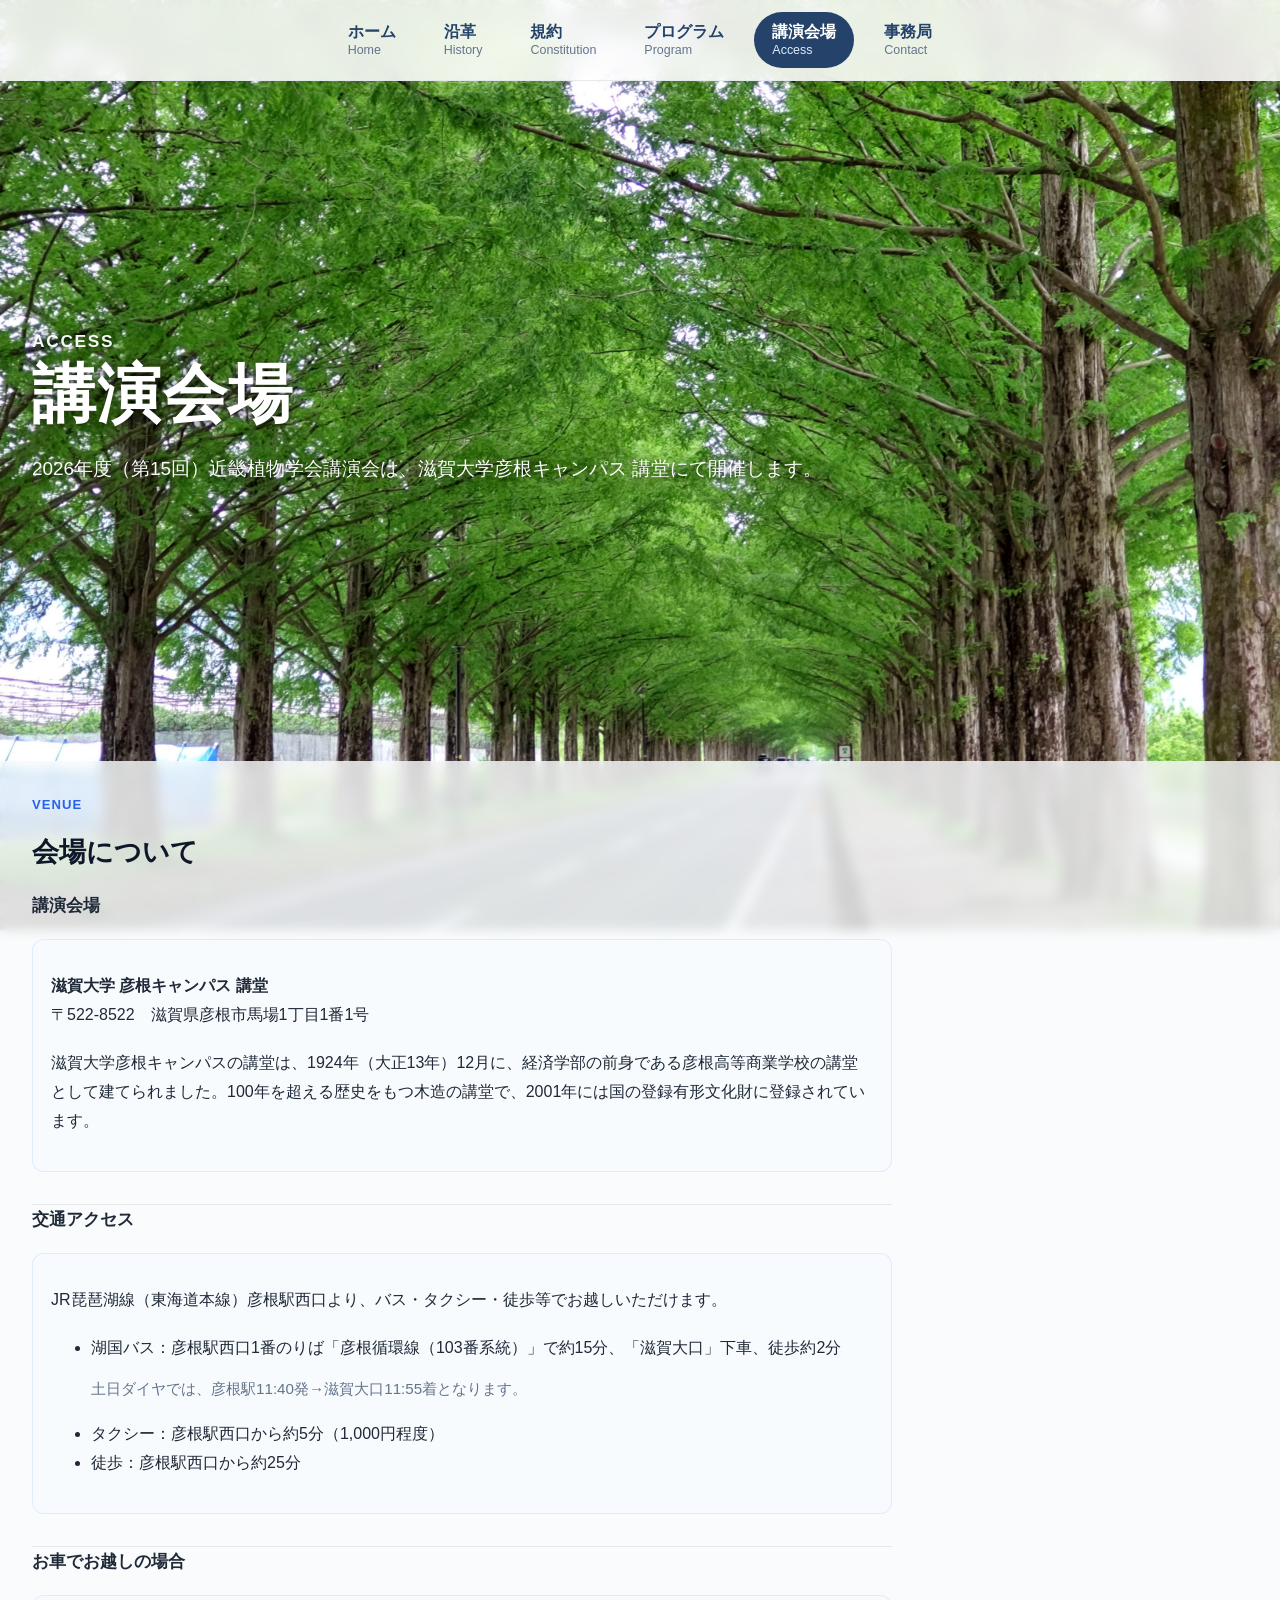
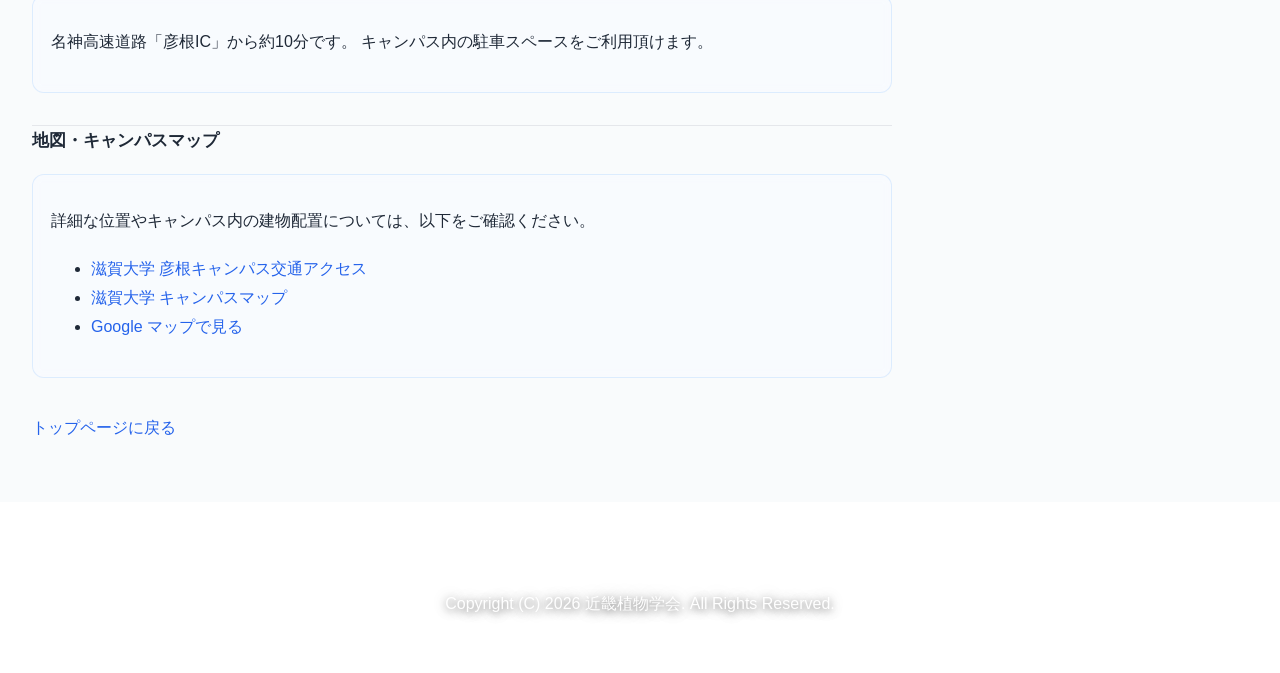
==== commit 6c48e62f: "index & program & access update" ====
--- a/access.html
+++ b/access.html
@@ -33,7 +33,6 @@
         </ul>
     </nav>
 
-```
 <section class="home-hero" aria-label="講演会場案内">
     <div class="home-hero-inner">
         <div class="home-hero-copy">
@@ -71,22 +70,29 @@
 
                     <section class="stack-section">
                         <h4>交通アクセス</h4>
-                        <p>
-                            JR琵琶湖線（東海道本線）彦根駅西口より、バス・タクシー・徒歩等でお越しいただけます。
-                        </p>
-                        <ul>
-                            <li>湖国バス：1番のりば「彦根循環線」で約17分、「滋賀大口」下車、徒歩約2分</li>
-                            <li>タクシー：彦根駅西口から約5分</li>
-                            <li>徒歩：彦根駅西口から約25分</li>
-                        </ul>
+                        <div class="note-soft">
+                            <p>
+                                JR琵琶湖線（東海道本線）彦根駅西口より、バス・タクシー・徒歩等でお越しいただけます。
+                            </p>
+                            <ul>
+                                <li>
+                                    湖国バス：彦根駅西口1番のりば「彦根循環線（103番系統）」で約15分、「滋賀大口」下車、徒歩約2分
+                                    <p class="note-text">土日ダイヤでは、彦根駅11:40発→滋賀大口11:55着となります。</p>
+                                </li>
+                                <li>タクシー：彦根駅西口から約5分（1,000円程度）</li>
+                                <li>徒歩：彦根駅西口から約25分</li>
+                            </ul>
+                        </div>
                     </section>
 
                     <section class="stack-section">
                         <h4>お車でお越しの場合</h4>
-                        <p>
-                            名神高速道路「彦根IC」から約10分です。
-                            ただし、外来専用駐車場には限りがありますので、できるだけ公共交通機関をご利用ください。
-                        </p>
+                        <div class="note-soft">
+                            <p>
+                                名神高速道路「彦根IC」から約10分です。
+                                キャンパス内の駐車スペースをご利用頂けます。
+                            </p>
+                        </div>
                     </section>
 
                     <section class="stack-section">
@@ -128,7 +134,6 @@
 <footer class="home-footer">
     <p>Copyright (C) 2026 近畿植物学会. All Rights Reserved.</p>
 </footer>
-```
 
 </div>
 </body>
